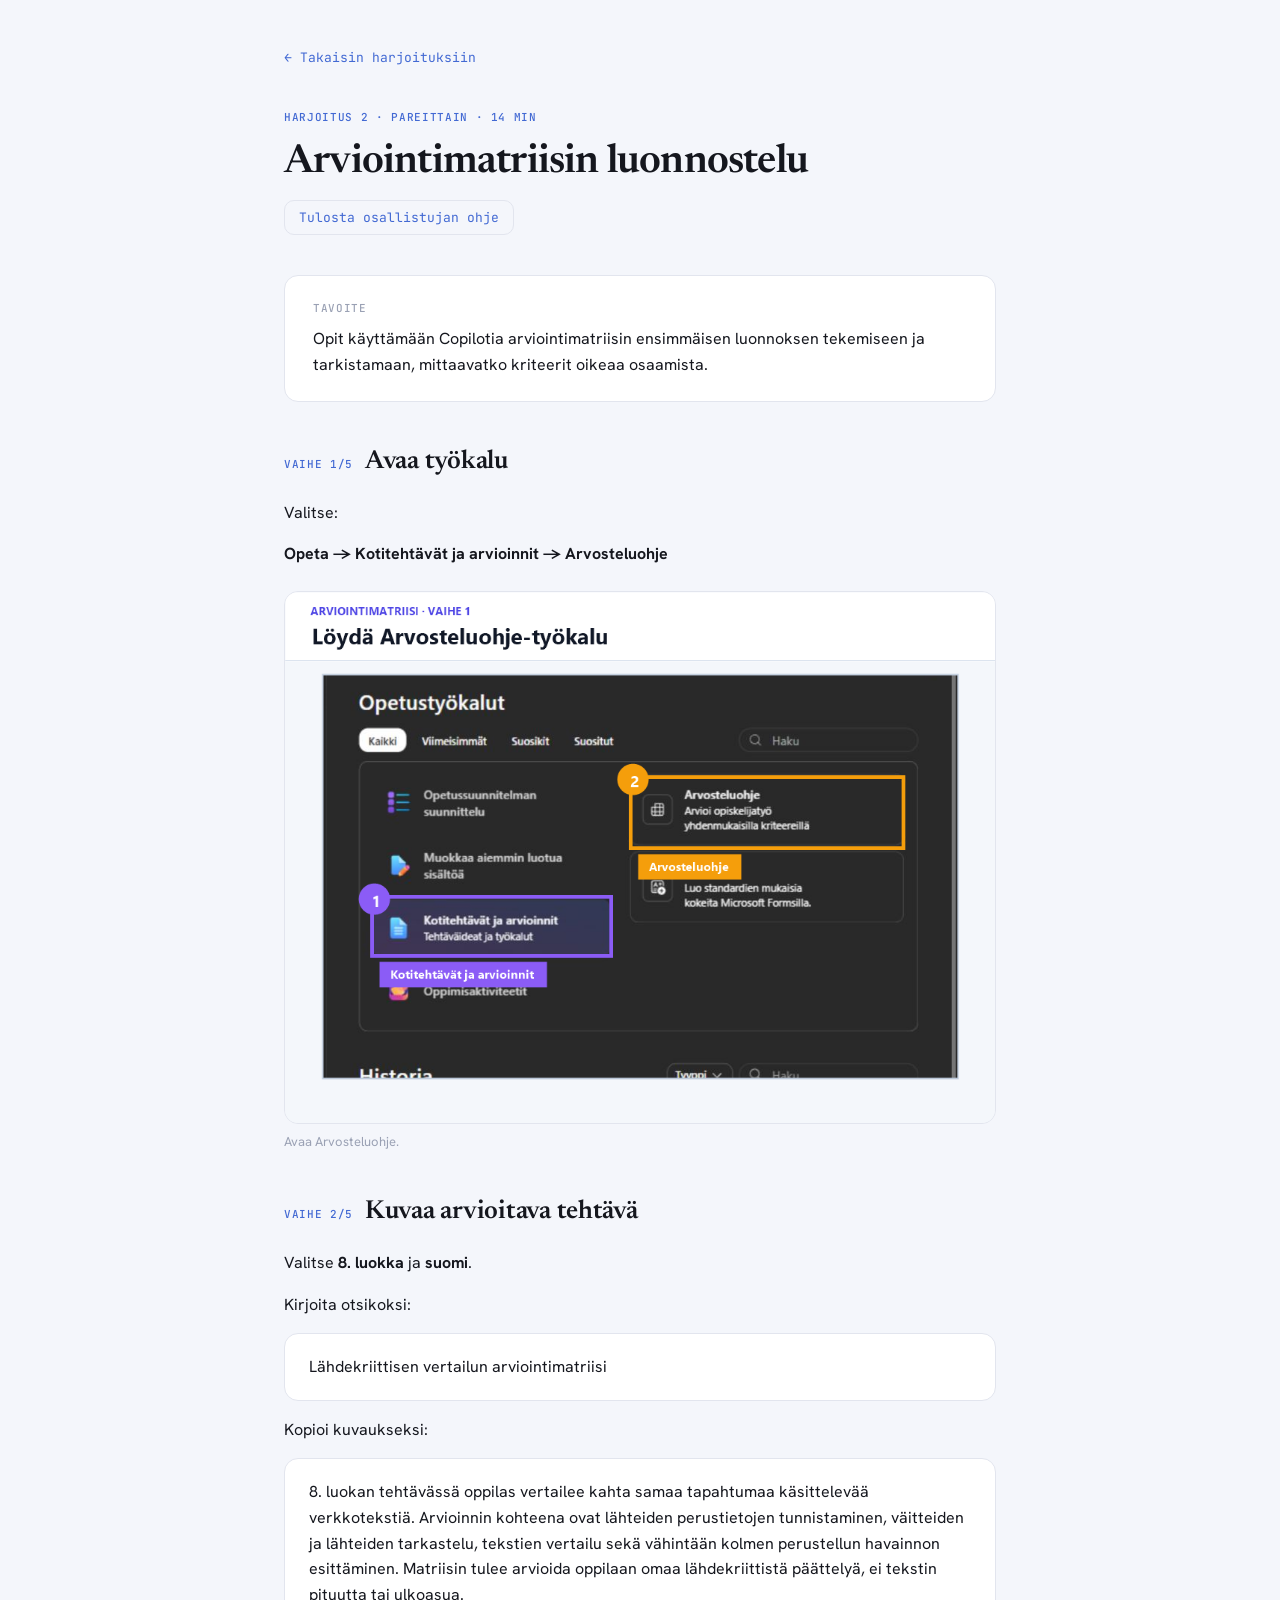
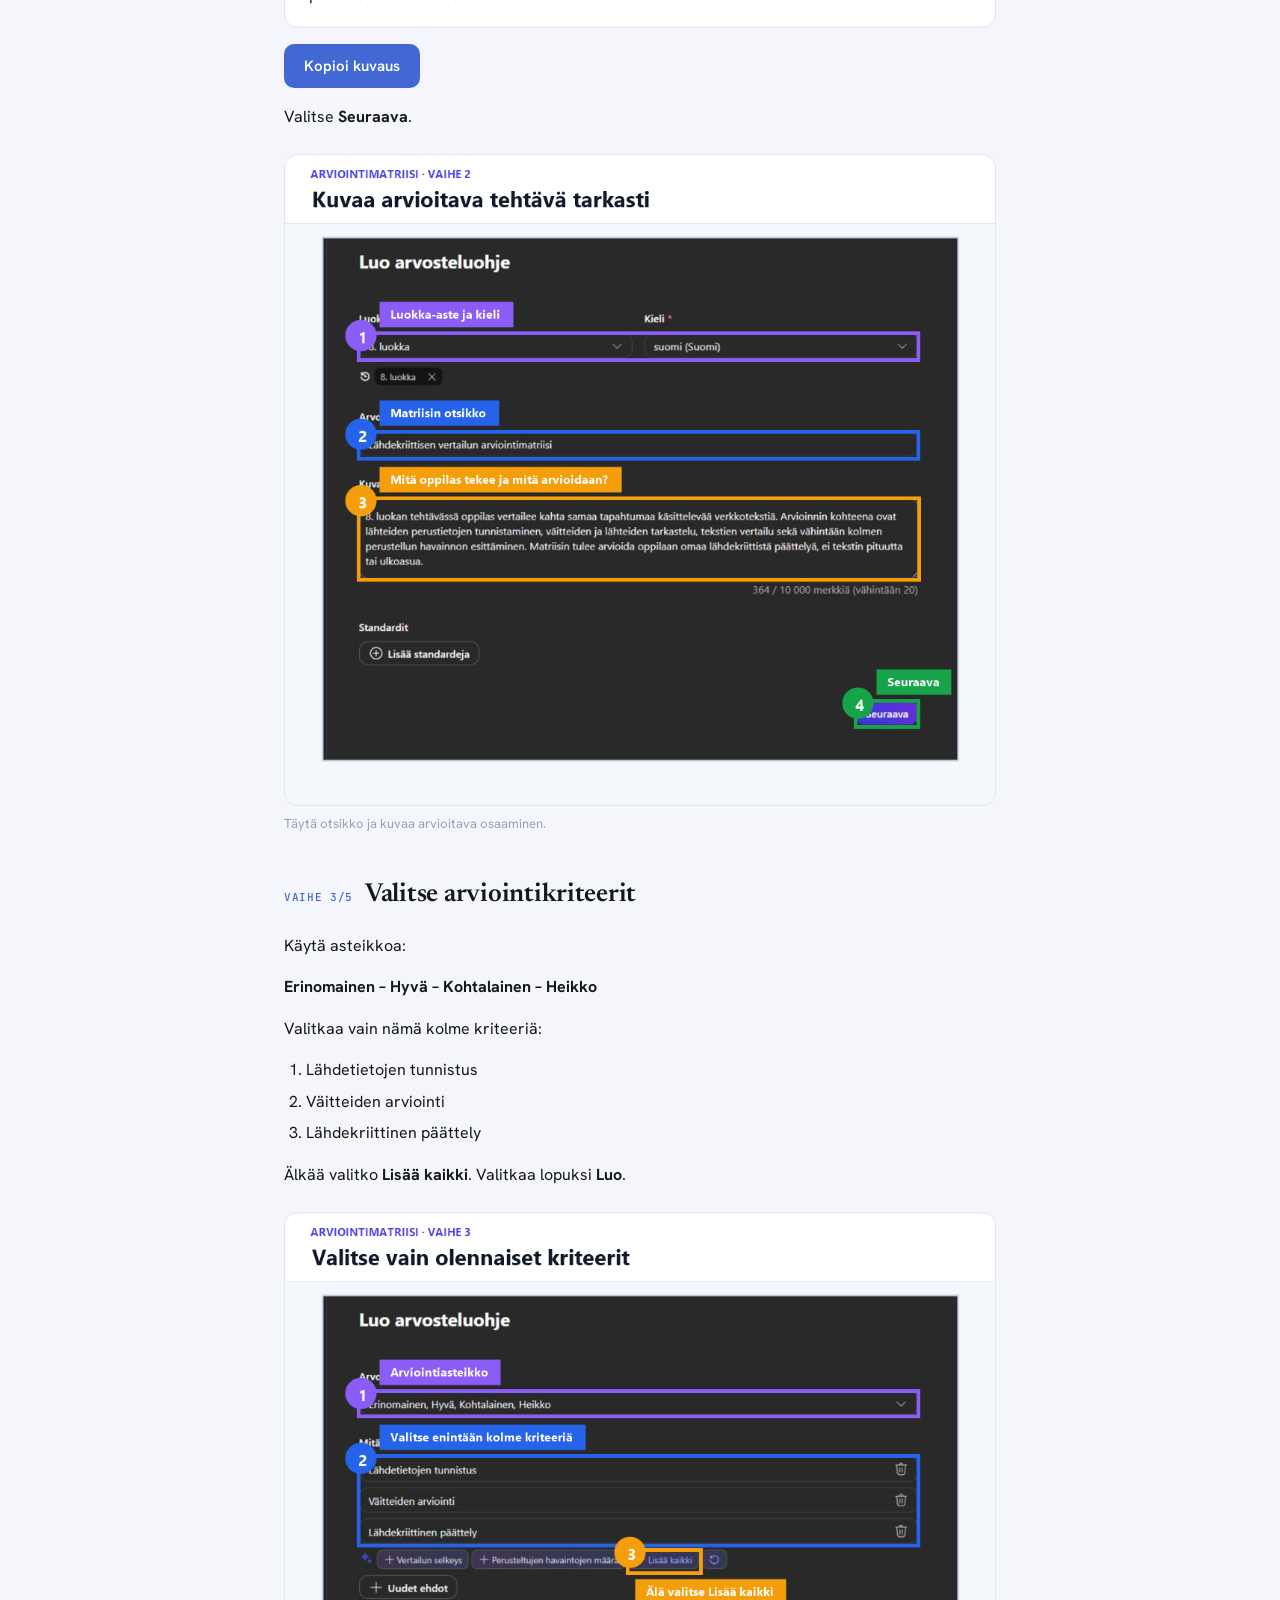
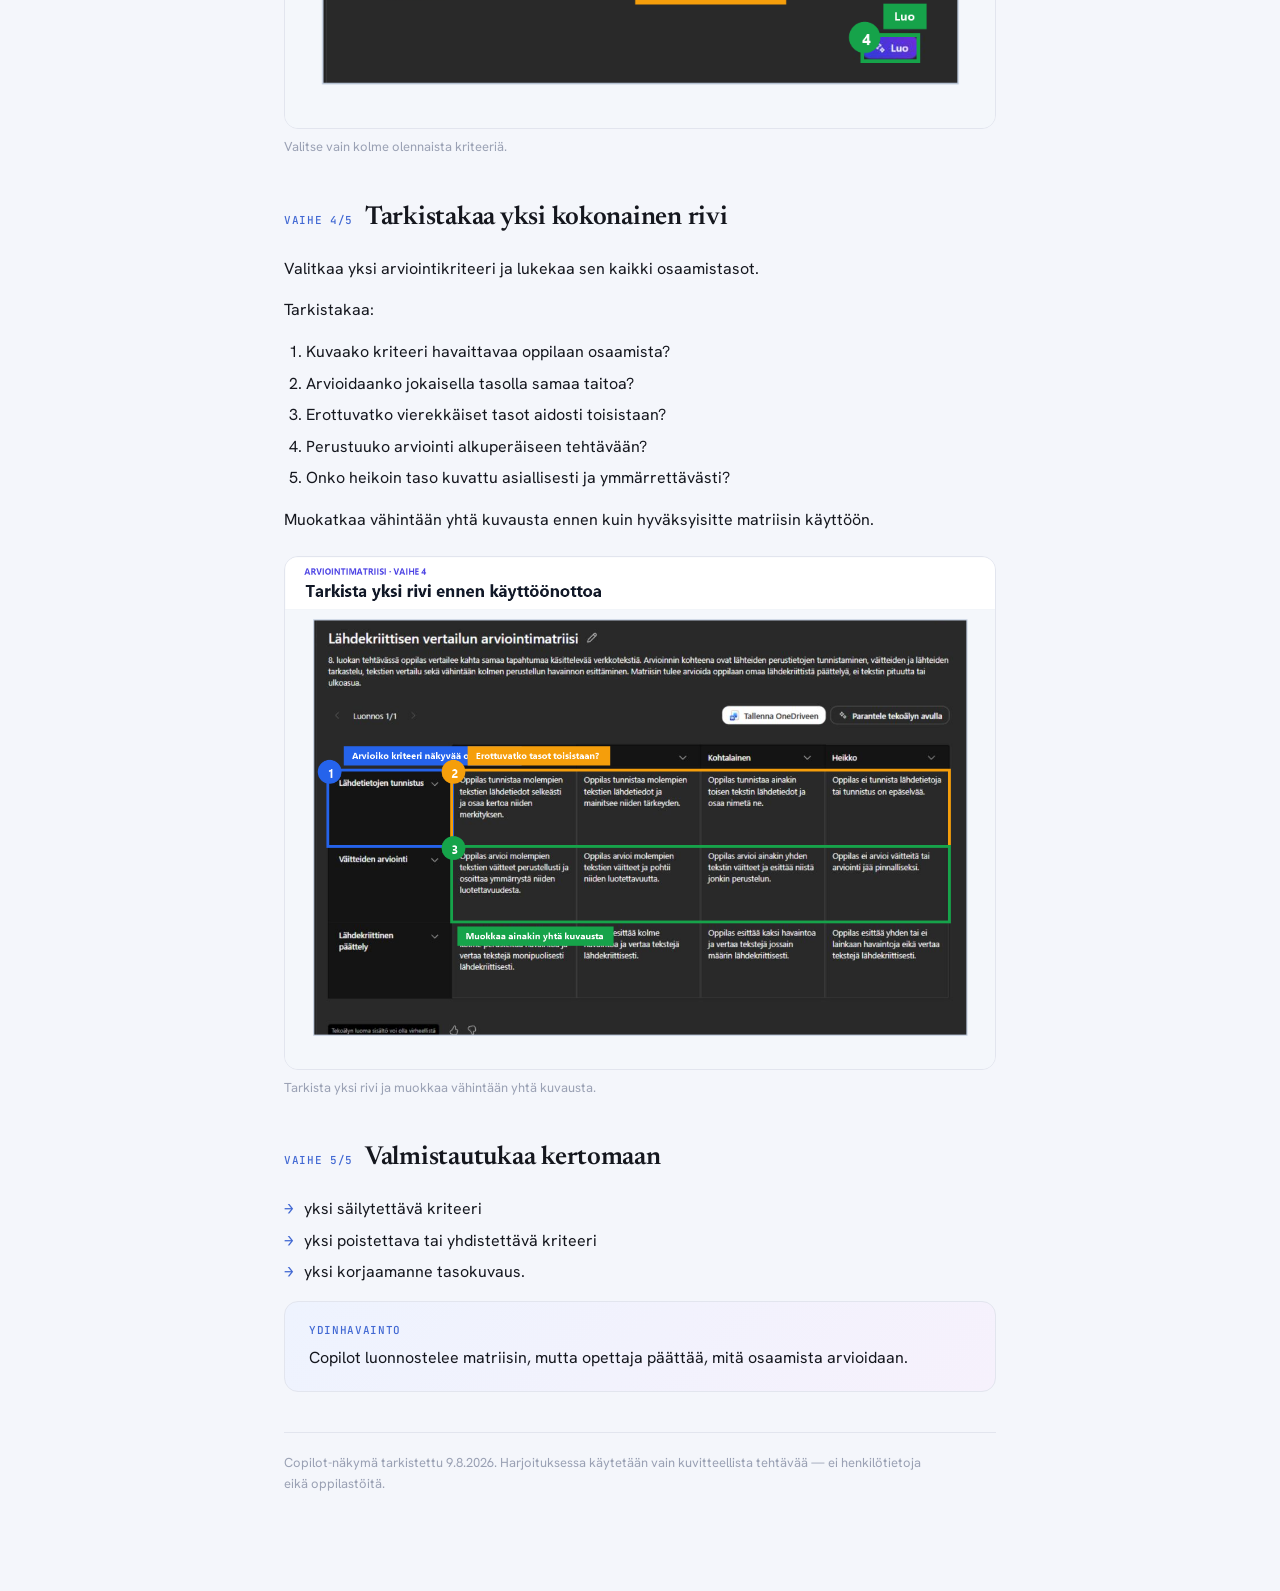
==== arviointimatriisi.html @ b6fcab0e "Copilot-harjoitussivusto: etusivu, 3 harjoitusta, ohjaajan sivu Konvertoitu dc.html-luonnoksista its" ====
<!DOCTYPE html>
<html lang="fi">
<head>
<meta charset="utf-8">
<meta name="viewport" content="width=device-width, initial-scale=1">
<title>Harjoitus 2: Arviointimatriisin luonnostelu — Copilot-harjoitukset</title>
<link rel="icon" href="data:image/svg+xml,%3Csvg xmlns='http://www.w3.org/2000/svg' viewBox='0 0 32 32'%3E%3Crect width='32' height='32' rx='7' fill='%234269D3'/%3E%3Ctext x='16' y='22' text-anchor='middle' font-family='Georgia,serif' font-size='18' font-weight='600' fill='white'%3EM%3C/text%3E%3C/svg%3E">
<link rel="stylesheet" href="assets/style.css">
<script src="assets/site.js" defer></script>
</head>
<body>
<main>
  <a class="back-link" href="index.html">← Takaisin harjoituksiin</a>
  <header class="page">
    <div class="kicker">Harjoitus 2 · Pareittain · 14 min</div>
    <h1>Arviointimatriisin luonnostelu</h1>
    <button class="print-btn" type="button">Tulosta osallistujan ohje</button>
  </header>

  <section class="card">
    <div class="kicker dim">Tavoite</div>
    <p>Opit käyttämään Copilotia arviointimatriisin ensimmäisen luonnoksen tekemiseen ja tarkistamaan, mittaavatko kriteerit oikeaa osaamista.</p>
  </section>

  <section class="step">
    <div class="step-head">
      <span class="step-num">VAIHE 1/5</span>
      <h2>Avaa työkalu</h2>
    </div>
    <p>Valitse:</p>
    <p><strong>Opeta → Kotitehtävät ja arvioinnit → Arvosteluohje</strong></p>
    <figure>
      <img src="kuvat/01-loyda-arvosteluohje-korostettu.png" alt="Copilotin Opeta-näkymä, jossa on korostettu Kotitehtävät ja arvioinnit -välilehti ja Arvosteluohje-työkalu." width="950" height="710" loading="lazy">
      <figcaption>Avaa Arvosteluohje.</figcaption>
    </figure>
  </section>

  <section class="step">
    <div class="step-head">
      <span class="step-num">VAIHE 2/5</span>
      <h2>Kuvaa arvioitava tehtävä</h2>
    </div>
    <p>Valitse <strong>8. luokka</strong> ja <strong>suomi</strong>.</p>
    <p>Kirjoita otsikoksi:</p>
    <blockquote>Lähdekriittisen vertailun arviointimatriisi</blockquote>
    <p>Kopioi kuvaukseksi:</p>
    <blockquote id="teksti-kuvaus">8. luokan tehtävässä oppilas vertailee kahta samaa tapahtumaa käsittelevää verkkotekstiä. Arvioinnin kohteena ovat lähteiden perustietojen tunnistaminen, väitteiden ja lähteiden tarkastelu, tekstien vertailu sekä vähintään kolmen perustellun havainnon esittäminen. Matriisin tulee arvioida oppilaan omaa lähdekriittistä päättelyä, ei tekstin pituutta tai ulkoasua.</blockquote>
    <div><button class="copy-btn" type="button" data-copy="#teksti-kuvaus">Kopioi kuvaus</button></div>
    <p>Valitse <strong>Seuraava</strong>.</p>
    <figure>
      <img src="kuvat/02-kuvaa-tehtava-korostettu.png" alt="Arvosteluohje-lomake, jossa on korostettu luokka-asteen ja aineen valinta sekä otsikko- ja kuvauskentät." width="950" height="871" loading="lazy">
      <figcaption>Täytä otsikko ja kuvaa arvioitava osaaminen.</figcaption>
    </figure>
  </section>

  <section class="step">
    <div class="step-head">
      <span class="step-num">VAIHE 3/5</span>
      <h2>Valitse arviointikriteerit</h2>
    </div>
    <p>Käytä asteikkoa:</p>
    <p><strong>Erinomainen – Hyvä – Kohtalainen – Heikko</strong></p>
    <p>Valitkaa vain nämä kolme kriteeriä:</p>
    <ol>
      <li>Lähdetietojen tunnistus</li>
      <li>Väitteiden arviointi</li>
      <li>Lähdekriittinen päättely</li>
    </ol>
    <p>Älkää valitko <strong>Lisää kaikki</strong>. Valitkaa lopuksi <strong>Luo</strong>.</p>
    <figure>
      <img src="kuvat/03-valitse-kriteerit-korostettu.png" alt="Kriteerien valintanäkymä, jossa on korostettu asteikko ja kolmen kriteerin valinta." width="950" height="690" loading="lazy">
      <figcaption>Valitse vain kolme olennaista kriteeriä.</figcaption>
    </figure>
  </section>

  <section class="step">
    <div class="step-head">
      <span class="step-num">VAIHE 4/5</span>
      <h2>Tarkistakaa yksi kokonainen rivi</h2>
    </div>
    <p>Valitkaa yksi arviointikriteeri ja lukekaa sen kaikki osaamistasot.</p>
    <p>Tarkistakaa:</p>
    <ol>
      <li>Kuvaako kriteeri havaittavaa oppilaan osaamista?</li>
      <li>Arvioidaanko jokaisella tasolla samaa taitoa?</li>
      <li>Erottuvatko vierekkäiset tasot aidosti toisistaan?</li>
      <li>Perustuuko arviointi alkuperäiseen tehtävään?</li>
      <li>Onko heikoin taso kuvattu asiallisesti ja ymmärrettävästi?</li>
    </ol>
    <p>Muokatkaa vähintään yhtä kuvausta ennen kuin hyväksyisitte matriisin käyttöön.</p>
    <figure>
      <img src="kuvat/04-tarkista-matriisi-korostettu.png" alt="Valmis arviointimatriisi, jossa on korostettu yhden kriteerin rivi ja muokkausmahdollisuus." width="1250" height="900" loading="lazy">
      <figcaption>Tarkista yksi rivi ja muokkaa vähintään yhtä kuvausta.</figcaption>
    </figure>
  </section>

  <section class="step">
    <div class="step-head">
      <span class="step-num">VAIHE 5/5</span>
      <h2>Valmistautukaa kertomaan</h2>
    </div>
    <ul class="arrows">
      <li>yksi säilytettävä kriteeri</li>
      <li>yksi poistettava tai yhdistettävä kriteeri</li>
      <li>yksi korjaamanne tasokuvaus.</li>
    </ul>
    <div class="insight">
      <div class="kicker">Ydinhavainto</div>
      <p>Copilot luonnostelee matriisin, mutta opettaja päättää, mitä osaamista arvioidaan.</p>
    </div>
  </section>

  <footer class="page">
    Copilot-näkymä tarkistettu 9.8.2026. Harjoituksessa käytetään vain kuvitteellista tehtävää — ei henkilötietoja eikä oppilastöitä.
  </footer>
</main>
</body>
</html>
---- assets/style.css ----
/* Munkkiniemen yhteiskoulun Copilot-harjoitukset — yhteinen tyyli */

@import url('https://fonts.googleapis.com/css2?family=Hanken+Grotesk:wght@400;500;600;700&family=Newsreader:ital,opsz,wght@0,6..72,400;0,6..72,500;0,6..72,600;1,6..72,400;1,6..72,500&family=JetBrains+Mono:wght@400;500;700&display=swap');

:root {
  --bg: #F4F6FB;
  --text: #15171E;
  --muted: #5A6072;
  --faint: #9AA1B4;
  --accent: #4269D3;
  --accent-dark: #3050AA;
  --green: #0F9D6C;
  --border: #E2E5EE;
  --card: #FFFFFF;
  --radius: 14px;
  --sans: 'Hanken Grotesk', system-ui, sans-serif;
  --serif: 'Newsreader', Georgia, serif;
  --mono: 'JetBrains Mono', Consolas, monospace;
}

* { box-sizing: border-box; }

body {
  margin: 0;
  background: var(--bg);
  color: var(--text);
  font-family: var(--sans);
  font-size: 16px;
  line-height: 1.6;
}

a { color: var(--accent); text-decoration: none; }
a:hover { color: var(--accent-dark); text-decoration: underline; }

main {
  max-width: 760px;
  margin: 0 auto;
  padding: 48px 24px 96px;
  display: flex;
  flex-direction: column;
  gap: 40px;
}

main.etusivu { padding-top: 64px; gap: 36px; }

p, ol, ul { margin: 0; }
ol { padding-left: 22px; display: flex; flex-direction: column; gap: 6px; }

.back-link { font-family: var(--mono); font-size: 13px; }

header.page { display: flex; flex-direction: column; gap: 14px; }

.kicker {
  font-family: var(--mono);
  font-size: 11px;
  font-weight: 500;
  letter-spacing: 0.06em;
  text-transform: uppercase;
  color: var(--accent);
}
.kicker.dim { color: var(--faint); }

h1 {
  font-family: var(--serif);
  font-weight: 600;
  font-size: 40px;
  line-height: 1.15;
  letter-spacing: -0.02em;
  margin: 0;
}

h2 {
  font-family: var(--serif);
  font-weight: 600;
  font-size: 26px;
  letter-spacing: -0.01em;
  margin: 0;
}

.lead { color: var(--muted); text-wrap: pretty; }
.note { font-size: 13px; color: var(--faint); }
.hint { color: var(--muted); }

/* Kortit */
.card {
  background: var(--card);
  border: 1px solid var(--border);
  border-radius: var(--radius);
  padding: 24px 28px;
  display: flex;
  flex-direction: column;
  gap: 8px;
}

/* Etusivun harjoituskortit */
nav.exercises { display: flex; flex-direction: column; gap: 14px; }
a.exercise-card {
  display: block;
  background: var(--card);
  border: 1px solid var(--border);
  border-radius: var(--radius);
  padding: 22px 26px;
  color: var(--text);
}
a.exercise-card:hover { background: var(--bg); text-decoration: none; }
a.exercise-card .row {
  display: flex;
  justify-content: space-between;
  align-items: baseline;
  gap: 12px;
}
a.exercise-card .arrow { font-family: var(--mono); font-size: 13px; color: var(--accent); }
a.exercise-card .title {
  font-family: var(--serif);
  font-weight: 600;
  font-size: 23px;
  letter-spacing: -0.01em;
  margin-top: 6px;
}
a.exercise-card p { color: var(--muted); font-size: 15px; margin-top: 6px; }

/* Vaiheet */
section.step { display: flex; flex-direction: column; gap: 16px; }
.step-head { display: flex; align-items: baseline; gap: 12px; }
.step-num {
  font-family: var(--mono);
  font-size: 11px;
  font-weight: 500;
  letter-spacing: 0.06em;
  color: var(--accent);
  white-space: nowrap;
}

/* Kopioitava teksti */
blockquote {
  margin: 0;
  background: var(--card);
  border: 1px solid var(--border);
  border-radius: var(--radius);
  padding: 20px 24px;
}

.copy-btn {
  font-family: var(--sans);
  font-size: 15px;
  font-weight: 600;
  color: #FFFFFF;
  background: var(--accent);
  border: none;
  border-radius: 10px;
  padding: 12px 20px;
  cursor: pointer;
  min-height: 44px;
}
.copy-btn:hover { background: var(--accent-dark); }
.copy-btn.copied { background: var(--green); }

/* Nuolilistat */
ul.arrows { padding: 0; list-style: none; display: flex; flex-direction: column; gap: 6px; }
ul.arrows li::before { content: "→ "; font-family: var(--mono); color: var(--accent); }

/* Parin roolit */
.role-grid { display: grid; grid-template-columns: 1fr 1fr; gap: 14px; }
.role-grid .card { padding: 18px 20px; gap: 6px; }
@media (max-width: 560px) { .role-grid { grid-template-columns: 1fr; } }

/* Kuvat */
figure { margin: 8px 0 0; display: flex; flex-direction: column; gap: 8px; }
figure img {
  width: 100%;
  height: auto;
  border: 1px solid var(--border);
  border-radius: var(--radius);
  background: var(--card);
  cursor: zoom-in;
  display: block;
}
figcaption { font-size: 13px; color: var(--faint); }

/* Ydinhavainto */
.insight {
  background: linear-gradient(135deg, #EEF3FE, #F6F1FC);
  border: 1px solid var(--border);
  border-radius: var(--radius);
  padding: 20px 24px;
}
.insight .kicker { margin-bottom: 6px; }

/* Taulukot (ohjaajan sivu) */
table { border-collapse: collapse; width: 100%; background: var(--card); border: 1px solid var(--border); border-radius: var(--radius); overflow: hidden; }
th, td { text-align: left; padding: 10px 16px; border-bottom: 1px solid var(--border); font-size: 15px; }
th { font-family: var(--mono); font-size: 11px; font-weight: 500; letter-spacing: 0.06em; text-transform: uppercase; color: var(--faint); }
tr:last-child td { border-bottom: none; }
td:first-child { font-family: var(--mono); font-size: 13px; color: var(--accent); white-space: nowrap; }

footer.page {
  border-top: 1px solid var(--border);
  padding-top: 20px;
  font-size: 13px;
  color: var(--faint);
  text-wrap: pretty;
}

/* Kuvan suurennus */
.lightbox {
  position: fixed;
  inset: 0;
  background: rgba(21, 23, 30, 0.85);
  display: none;
  align-items: center;
  justify-content: center;
  padding: 32px;
  z-index: 100;
  cursor: zoom-out;
}
.lightbox.open { display: flex; }
.lightbox img {
  max-width: 100%;
  max-height: 100%;
  border-radius: 10px;
  background: var(--card);
}

@media (prefers-reduced-motion: no-preference) {
  .lightbox.open img { animation: lb-in 140ms ease-out; }
  @keyframes lb-in { from { transform: scale(0.97); opacity: 0.6; } }
}

/* Tuloste: osallistujan ohje suoraan sivusta */
@media print {
  body { background: #FFFFFF; font-size: 12pt; }
  main { padding: 0; gap: 24px; max-width: none; }
  .back-link, .copy-btn, .print-btn, .lightbox { display: none !important; }
  a { color: var(--text); }
  figure img { cursor: auto; max-height: 88mm; width: auto; max-width: 100%; }
  section.step { break-inside: avoid; }
  .insight { background: #FFFFFF; }
  h1 { font-size: 24pt; }
  h2 { font-size: 16pt; }
}

.print-btn {
  align-self: flex-start;
  font-family: var(--mono);
  font-size: 13px;
  color: var(--accent);
  background: none;
  border: 1px solid var(--border);
  border-radius: 10px;
  padding: 8px 14px;
  cursor: pointer;
}
.print-btn:hover { background: var(--card); }
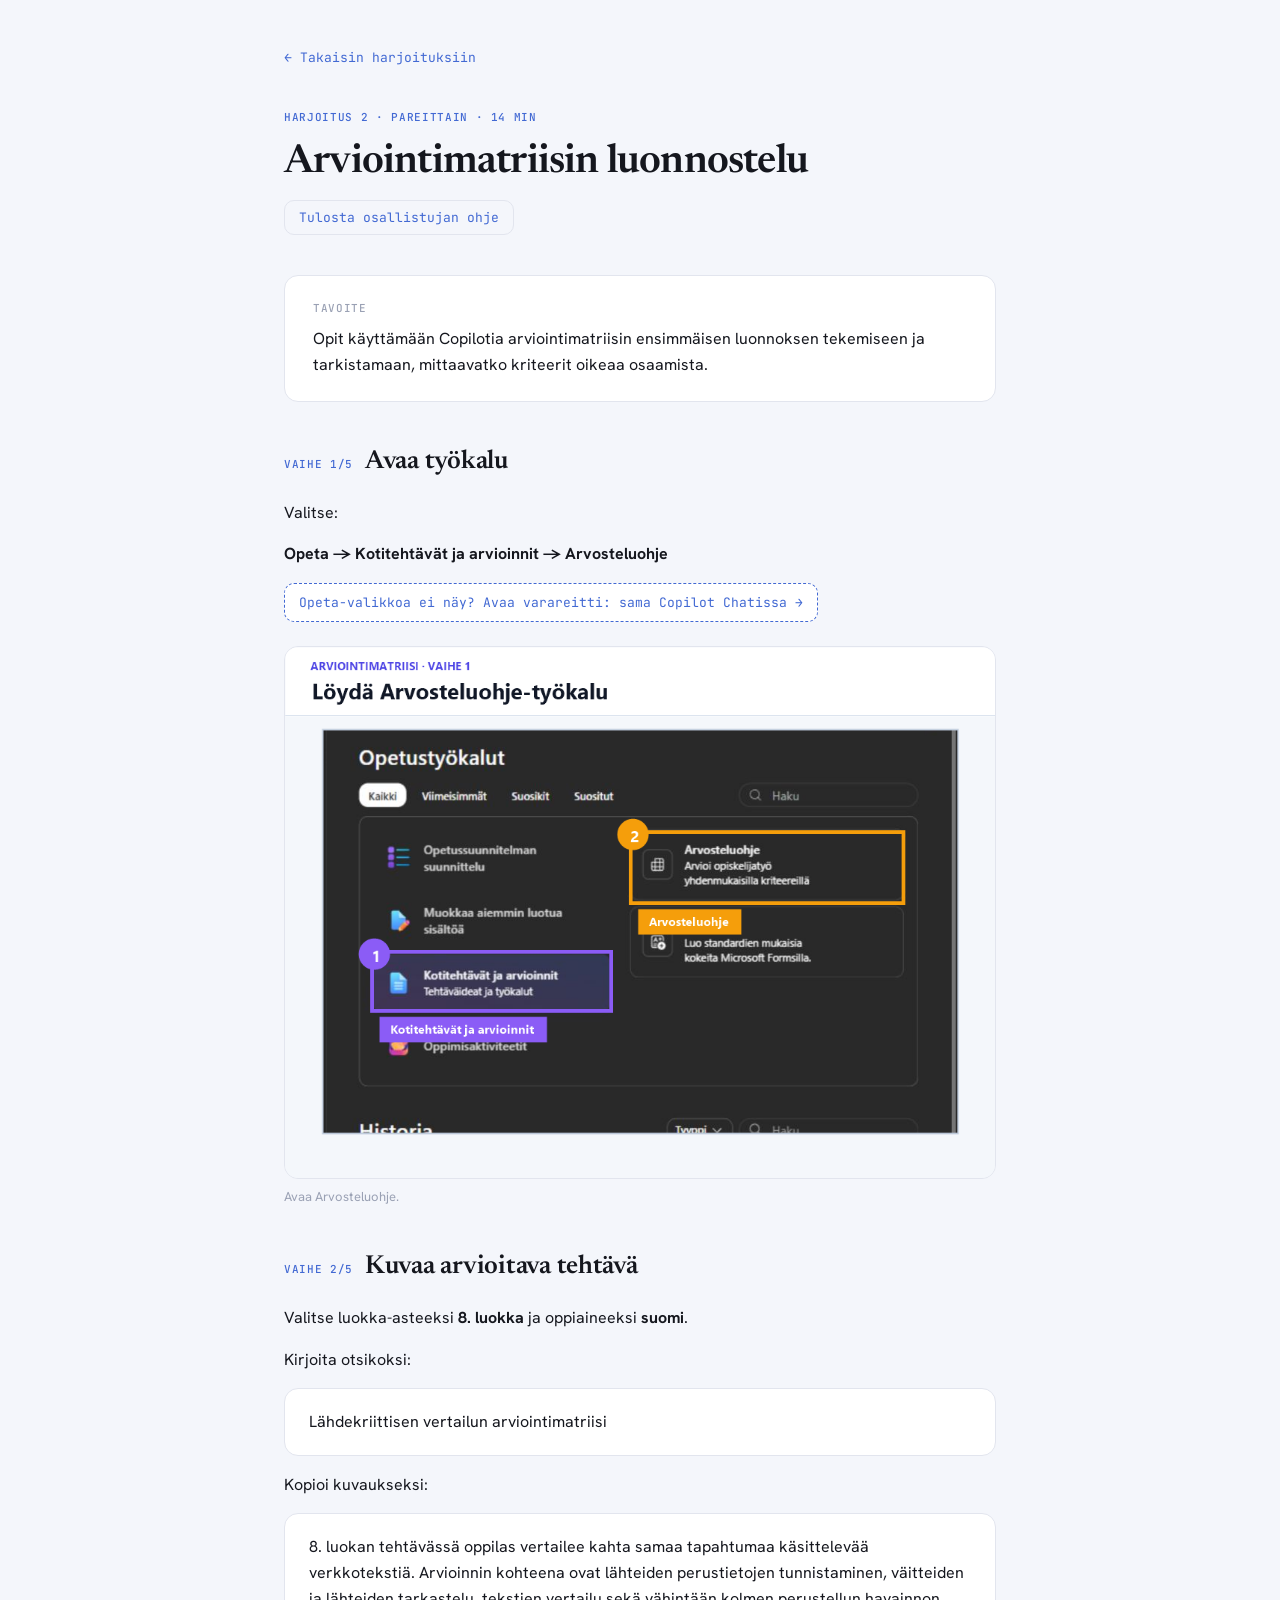
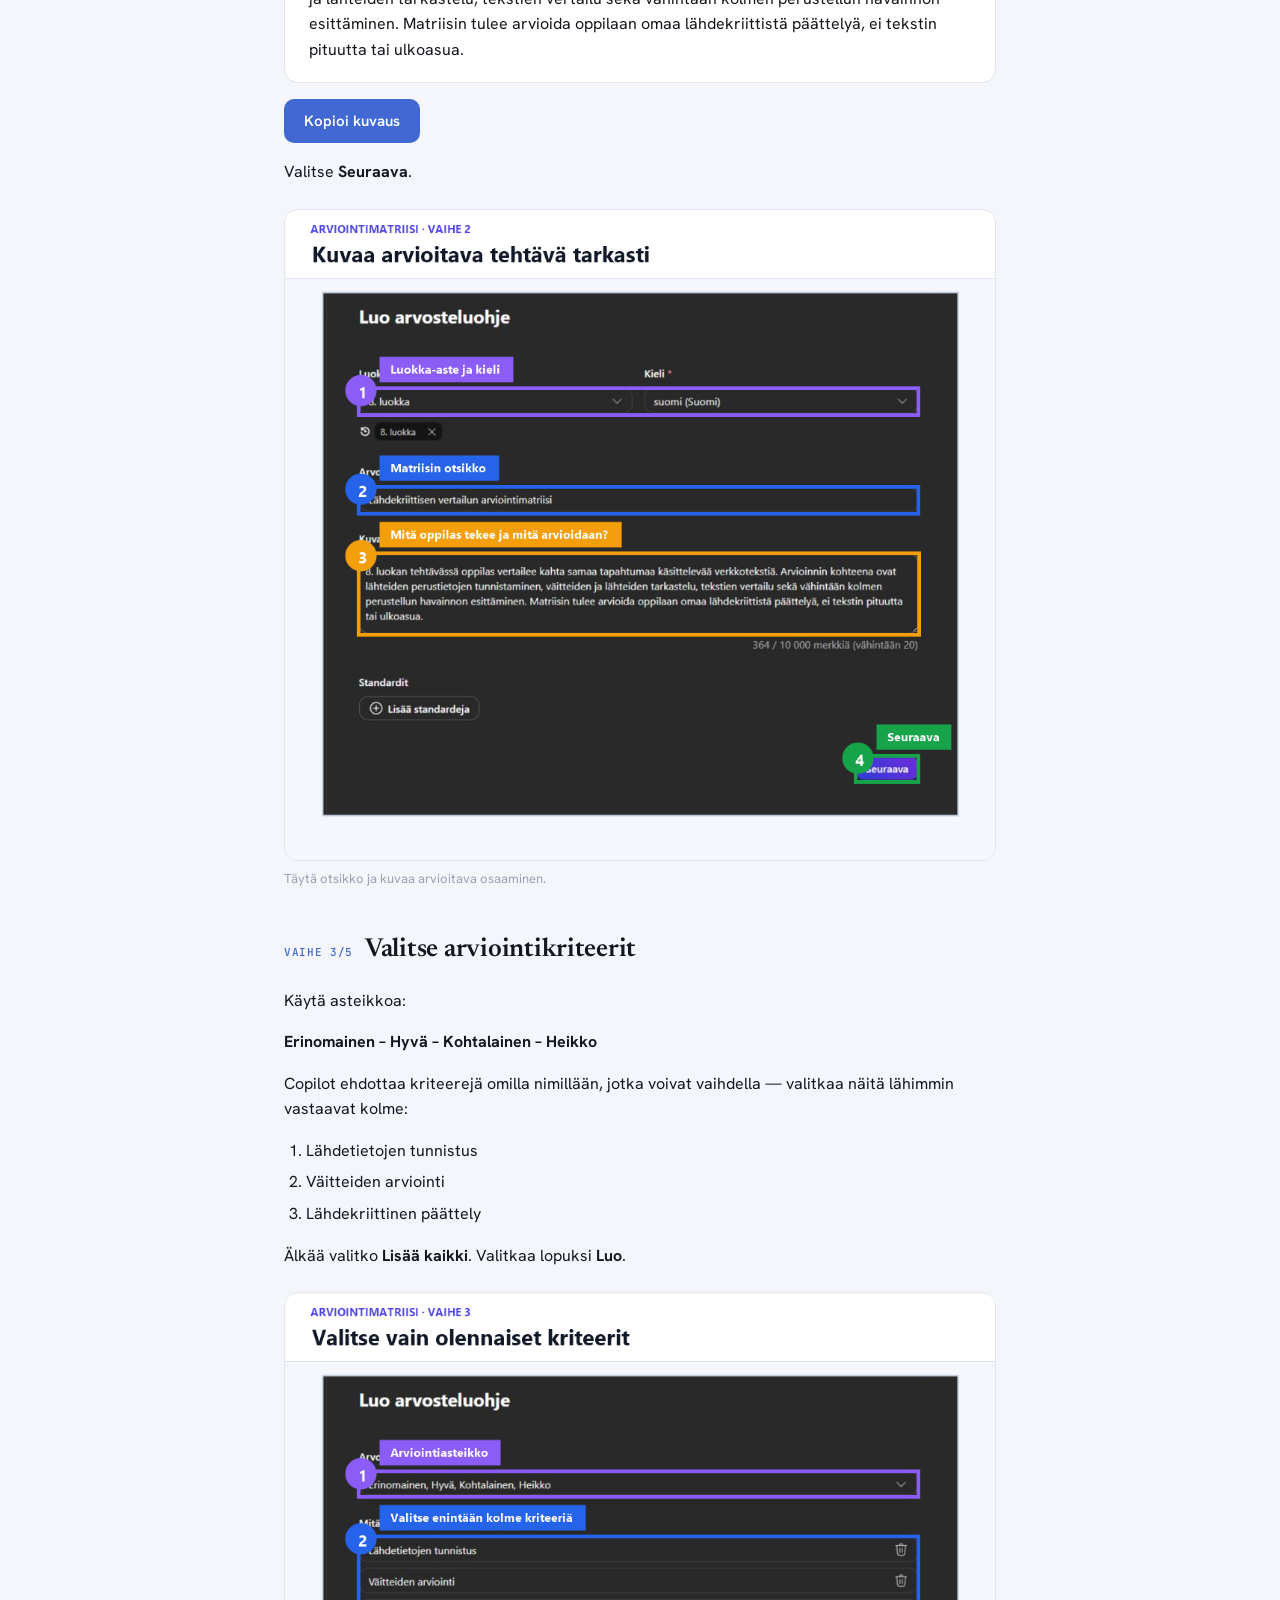
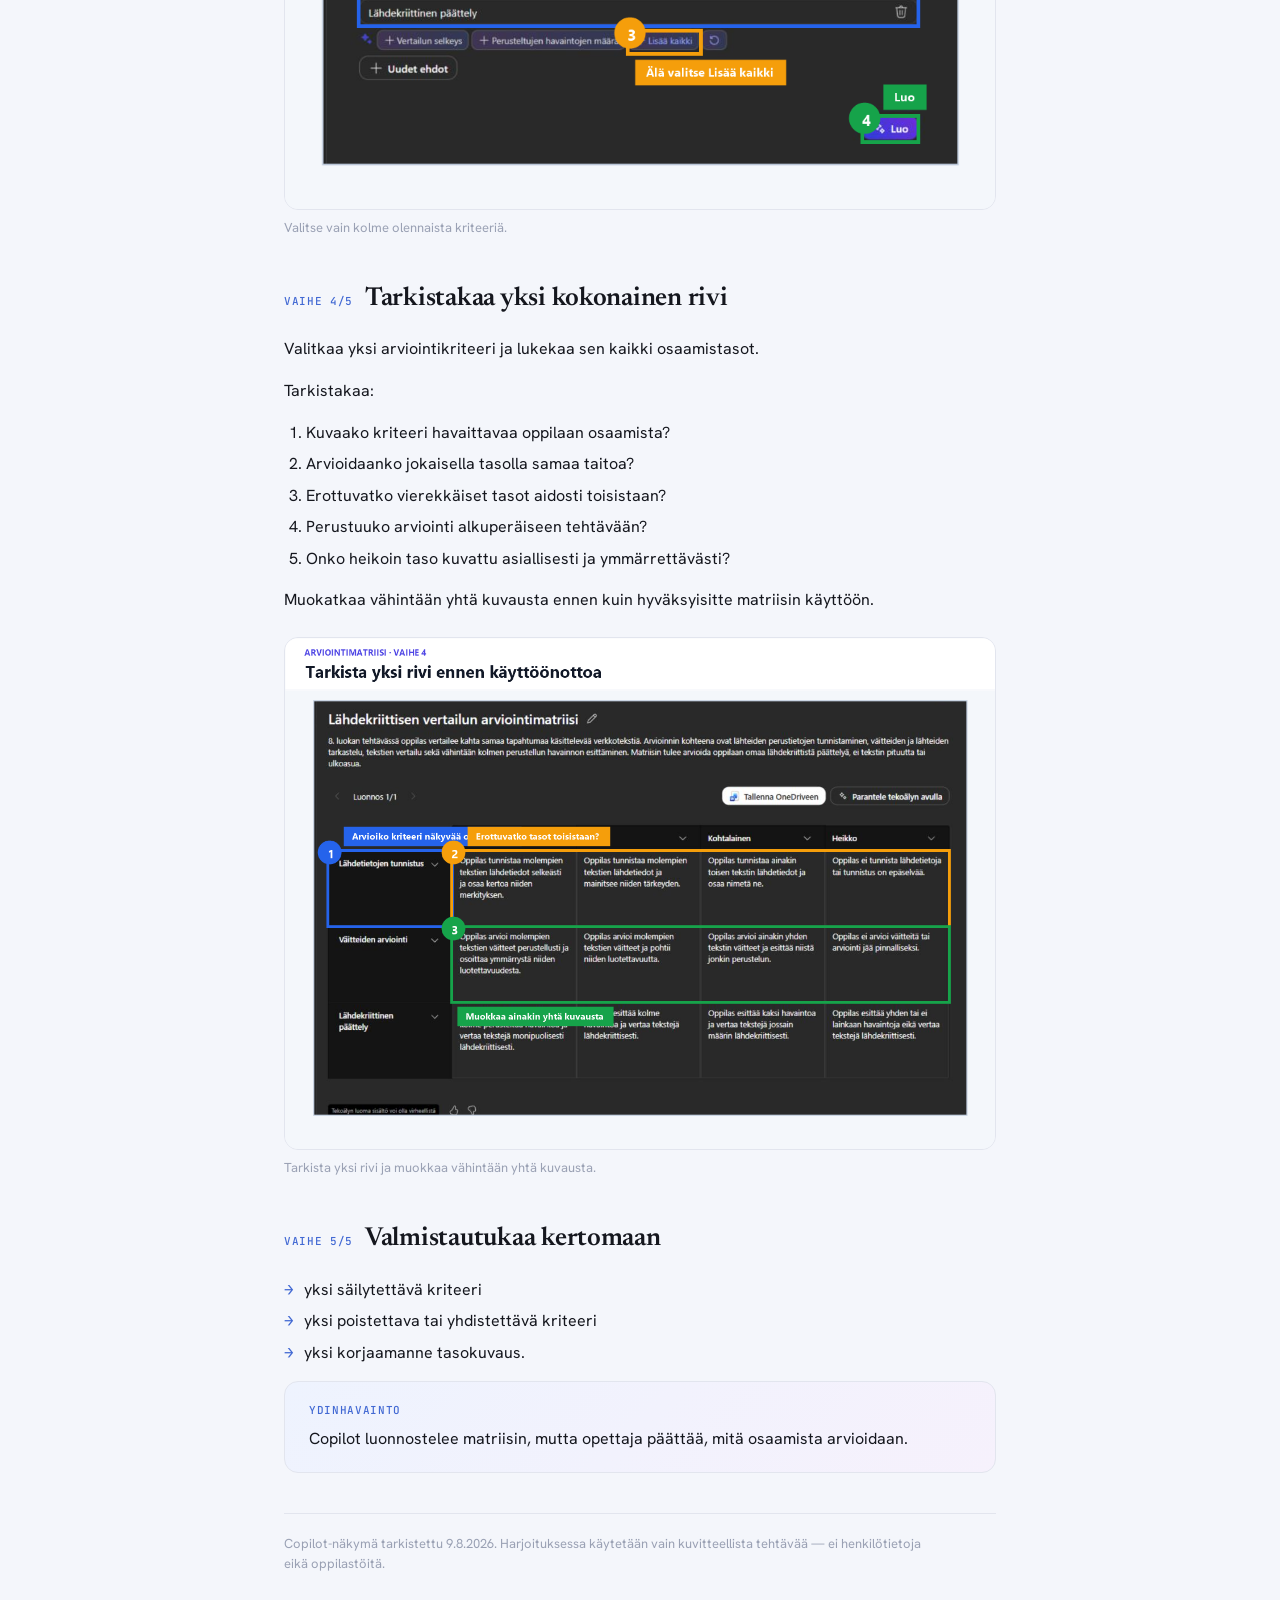
==== commit 351afa3e: "Ensikertalaistuki: varareittimodaalit, aloitusohjeet ja tarkennukset Kayttajan pyytama analyysi palj" ====
--- a/arviointimatriisi.html
+++ b/arviointimatriisi.html
@@ -29,6 +29,7 @@
     </div>
     <p>Valitse:</p>
     <p><strong>Opeta → Kotitehtävät ja arvioinnit → Arvosteluohje</strong></p>
+    <button class="fallback-trigger" type="button" data-dialog="#varareitti">Opeta-valikkoa ei näy? Avaa varareitti: sama Copilot Chatissa →</button>
     <figure>
       <img src="kuvat/01-loyda-arvosteluohje-korostettu.png" alt="Copilotin Opeta-näkymä, jossa on korostettu Kotitehtävät ja arvioinnit -välilehti ja Arvosteluohje-työkalu." width="950" height="710" loading="lazy">
       <figcaption>Avaa Arvosteluohje.</figcaption>
@@ -40,7 +41,7 @@
       <span class="step-num">VAIHE 2/5</span>
       <h2>Kuvaa arvioitava tehtävä</h2>
     </div>
-    <p>Valitse <strong>8. luokka</strong> ja <strong>suomi</strong>.</p>
+    <p>Valitse luokka-asteeksi <strong>8. luokka</strong> ja oppiaineeksi <strong>suomi</strong>.</p>
     <p>Kirjoita otsikoksi:</p>
     <blockquote>Lähdekriittisen vertailun arviointimatriisi</blockquote>
     <p>Kopioi kuvaukseksi:</p>
@@ -60,7 +61,7 @@
     </div>
     <p>Käytä asteikkoa:</p>
     <p><strong>Erinomainen – Hyvä – Kohtalainen – Heikko</strong></p>
-    <p>Valitkaa vain nämä kolme kriteeriä:</p>
+    <p>Copilot ehdottaa kriteerejä omilla nimillään, jotka voivat vaihdella — valitkaa näitä lähimmin vastaavat kolme:</p>
     <ol>
       <li>Lähdetietojen tunnistus</li>
       <li>Väitteiden arviointi</li>
@@ -113,6 +114,20 @@
   <footer class="page">
     Copilot-näkymä tarkistettu 9.8.2026. Harjoituksessa käytetään vain kuvitteellista tehtävää — ei henkilötietoja eikä oppilastöitä.
   </footer>
+
+  <dialog class="fallback-dialog" id="varareitti">
+    <div class="dialog-inner">
+      <div class="dialog-head">
+        <div class="kicker">Varareitti · Copilot Chat</div>
+        <button class="dialog-close" type="button">Sulje ✕</button>
+      </div>
+      <h2>Arviointimatriisi tavallisessa Copilot Chatissa</h2>
+      <p>Jos Opeta-valikkoa tai Arvosteluohje-työkalua ei näy tunnuksellasi, tee sama harjoitus Copilot Chatissa. Kopioi kehote, lähetä se chattiin ja jatka sitten vaiheesta 4 (tarkistakaa yksi kokonainen rivi) normaalisti.</p>
+      <blockquote id="fb-matriisi">Olen yläkoulun opettaja. Laadi arviointimatriisi taulukkona asteikolla Erinomainen – Hyvä – Kohtalainen – Heikko. Käytä täsmälleen kolmea kriteeriä: lähdetietojen tunnistus, väitteiden arviointi ja lähdekriittinen päättely. Arvioitava tehtävä: 8. luokan tehtävässä oppilas vertailee kahta samaa tapahtumaa käsittelevää verkkotekstiä. Arvioinnin kohteena ovat lähteiden perustietojen tunnistaminen, väitteiden ja lähteiden tarkastelu, tekstien vertailu sekä vähintään kolmen perustellun havainnon esittäminen. Matriisin tulee arvioida oppilaan omaa lähdekriittistä päättelyä, ei tekstin pituutta tai ulkoasua.</blockquote>
+      <div><button class="copy-btn" type="button" data-copy="#fb-matriisi">Kopioi kehote</button></div>
+      <p class="note">Muokkauspyynnöt (vaihe 4) toimivat chatissa jatkoviesteinä, esim. "Muokkaa kriteerin X tasokuvauksia niin, että vierekkäiset tasot erottuvat selvemmin."</p>
+    </div>
+  </dialog>
 </main>
 </body>
 </html>
--- a/assets/style.css
+++ b/assets/style.css
@@ -226,11 +226,64 @@
   @keyframes lb-in { from { transform: scale(0.97); opacity: 0.6; } }
 }
 
+/* Varareitti: trigger-nappi ja modaali */
+.fallback-trigger {
+  align-self: flex-start;
+  display: inline-flex;
+  align-items: center;
+  gap: 8px;
+  font-family: var(--mono);
+  font-size: 13px;
+  color: var(--accent);
+  background: var(--card);
+  border: 1px dashed var(--accent);
+  border-radius: 10px;
+  padding: 10px 14px;
+  cursor: pointer;
+  text-align: left;
+}
+.fallback-trigger:hover { background: #EEF3FE; }
+
+dialog.fallback-dialog {
+  border: 1px solid var(--border);
+  border-radius: var(--radius);
+  padding: 0;
+  max-width: 680px;
+  width: calc(100% - 48px);
+  max-height: 85vh;
+  color: var(--text);
+  background: var(--card);
+}
+dialog.fallback-dialog::backdrop { background: rgba(21, 23, 30, 0.55); }
+.dialog-inner {
+  padding: 28px 32px;
+  display: flex;
+  flex-direction: column;
+  gap: 16px;
+  font-family: var(--sans);
+  font-size: 16px;
+  line-height: 1.6;
+}
+.dialog-head { display: flex; justify-content: space-between; align-items: baseline; gap: 12px; }
+.dialog-inner h2 { font-size: 23px; }
+.dialog-close {
+  font-family: var(--mono);
+  font-size: 13px;
+  color: var(--muted);
+  background: none;
+  border: 1px solid var(--border);
+  border-radius: 8px;
+  padding: 6px 10px;
+  cursor: pointer;
+  white-space: nowrap;
+}
+.dialog-close:hover { background: var(--bg); }
+
 /* Tuloste: osallistujan ohje suoraan sivusta */
 @media print {
   body { background: #FFFFFF; font-size: 12pt; }
   main { padding: 0; gap: 24px; max-width: none; }
-  .back-link, .copy-btn, .print-btn, .lightbox { display: none !important; }
+  .back-link, .copy-btn, .print-btn, .lightbox, .fallback-trigger, dialog { display: none !important; }
   a { color: var(--text); }
   figure img { cursor: auto; max-height: 88mm; width: auto; max-width: 100%; }
   section.step { break-inside: avoid; }
